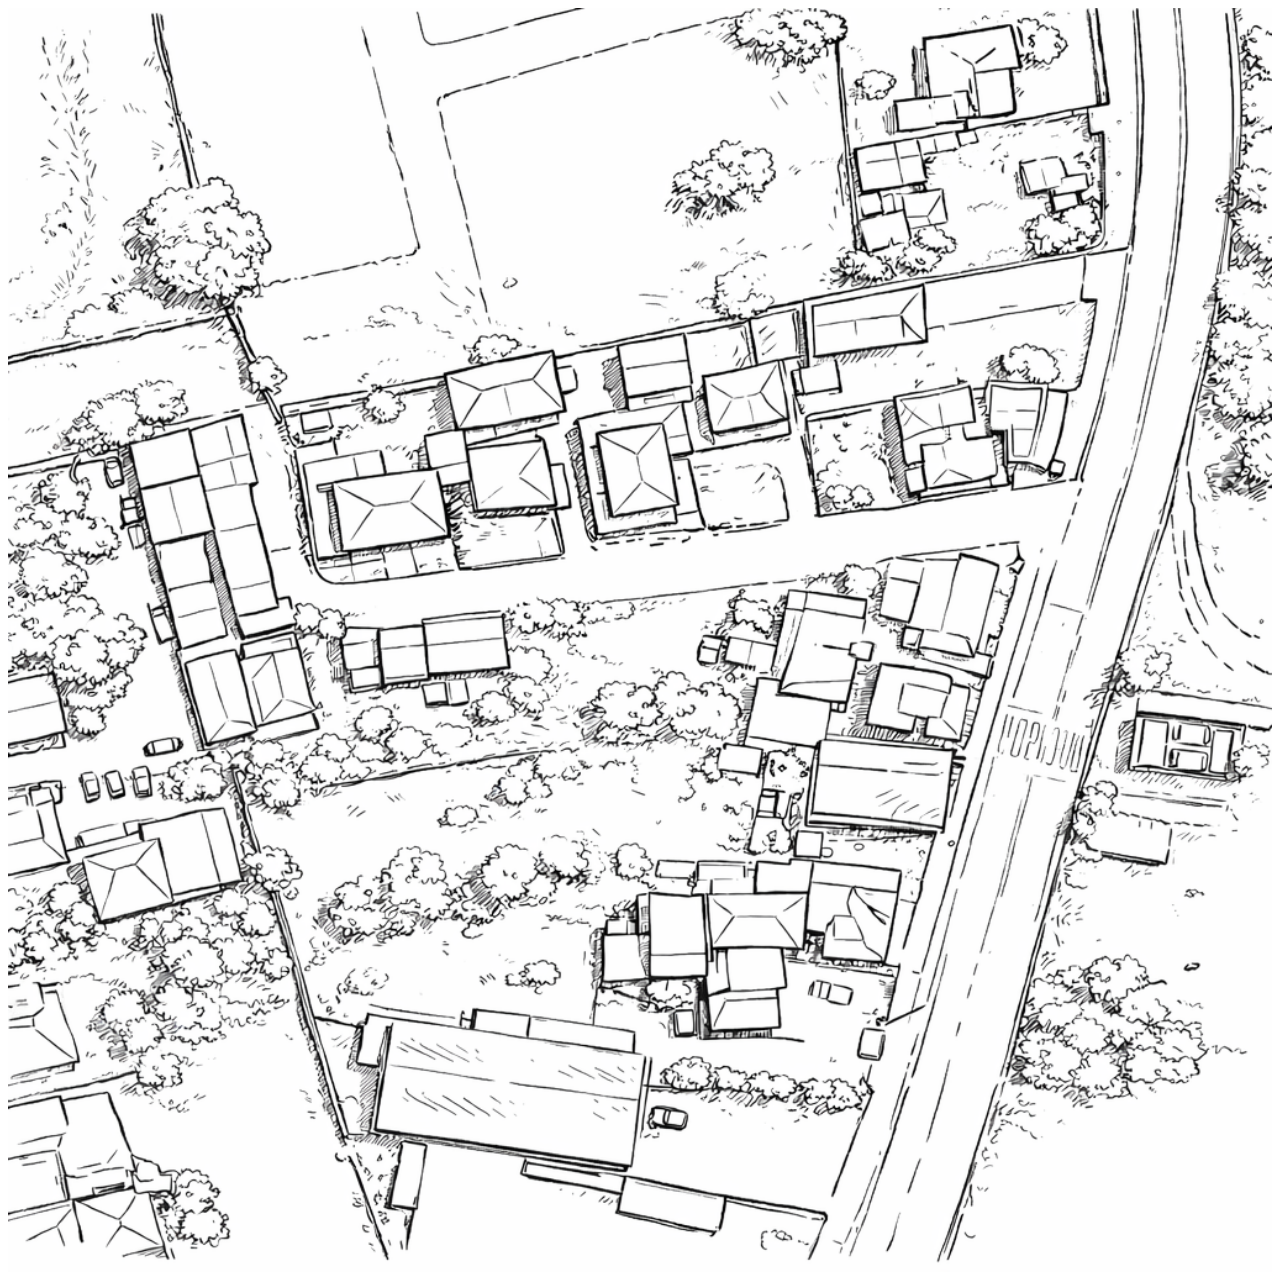
==== mapa.html @ 562c8aa0 "Finalizei iframe com mapa" ====
<!DOCTYPE html>
<html lang="pt-br">
<head>
    <meta charset="UTF-8">
    <meta name="viewport" content="width=device-width, initial-scale=1.0">
    <title>Mapa</title>
    <style>
        img{
            display: block;
            width: 100%;
            height: auto;
        }
    </style>
</head>
<body>
    <img src="ChatGPT Image 27_02_2026, 11_42_26.png" alt="Planta">
</body>
</html>
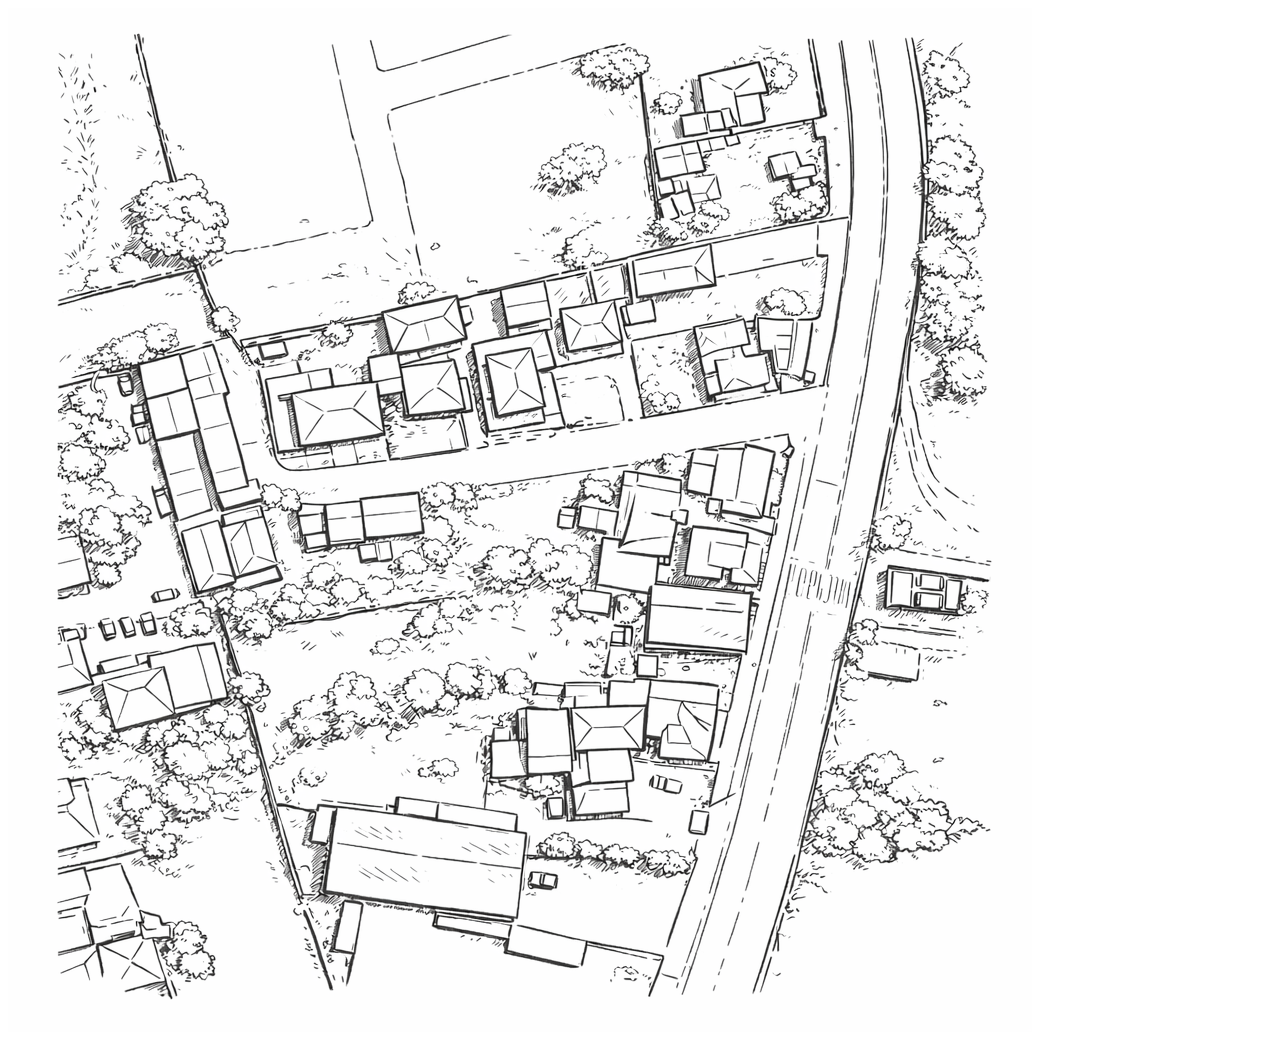
==== commit 45c65ee5: "Melhor forma" ====
--- a/mapa.html
+++ b/mapa.html
@@ -5,14 +5,14 @@
     <meta name="viewport" content="width=device-width, initial-scale=1.0">
     <title>Mapa</title>
     <style>
-        img{
-            display: block;
-            width: 100%;
-            height: auto;
-        }
-    </style>
+img{
+    max-width: 100%;
+    max-height: 100%;
+    object-position: center center;
+}
+</style>
 </head>
 <body>
-    <img src="ChatGPT Image 27_02_2026, 11_42_26.png" alt="Planta">
+    <img src="mapa512.png" alt="Mapa">
 </body>
 </html>
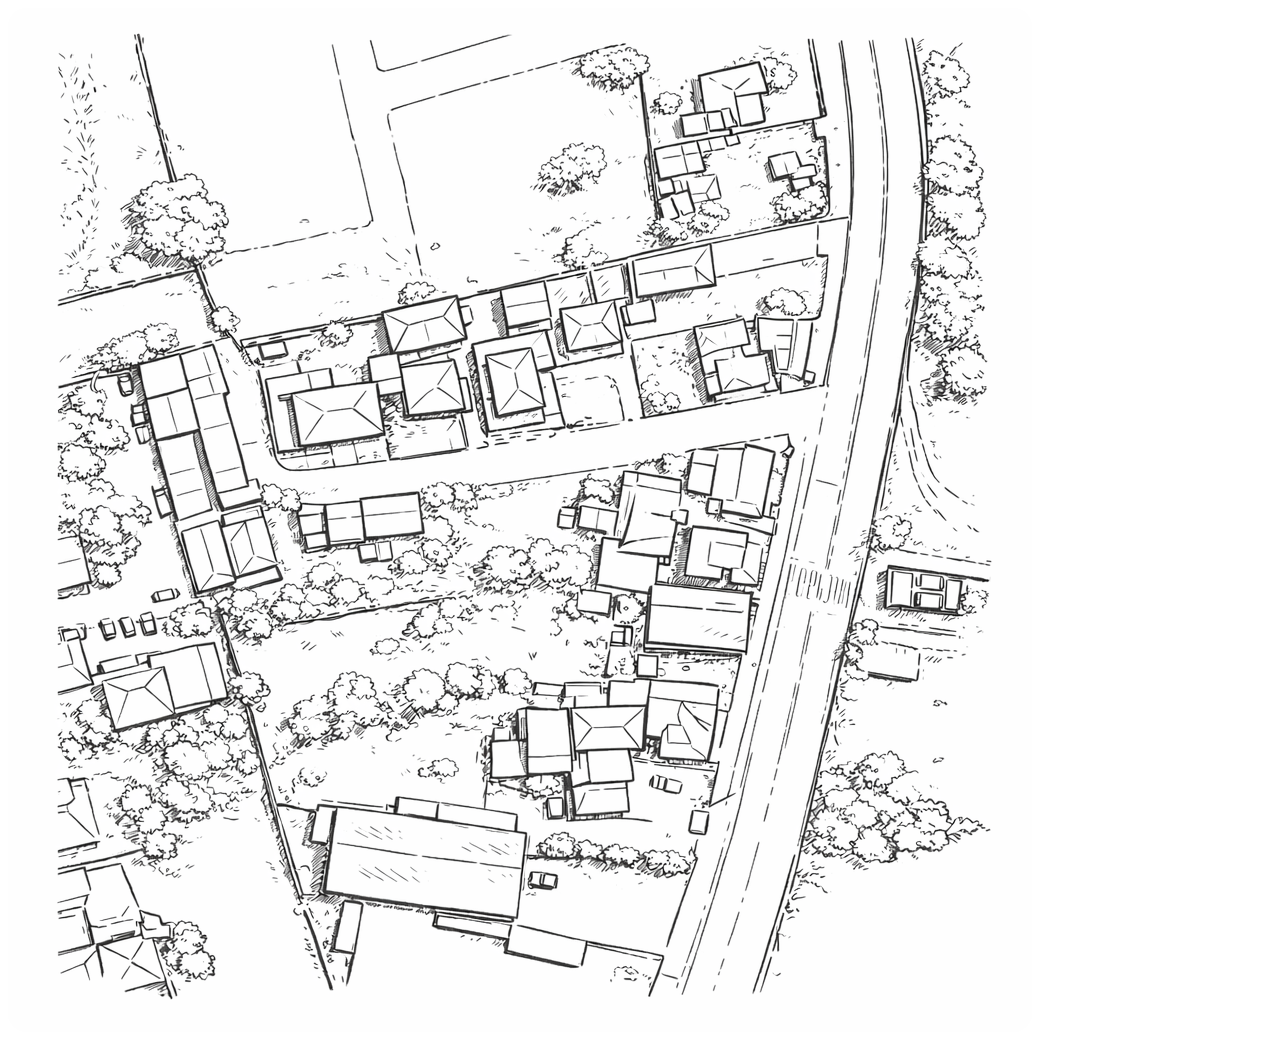
==== commit a8c3c3d6: "Mapa iframe concluído" ====
--- a/mapa.html
+++ b/mapa.html
@@ -9,6 +9,7 @@
     max-width: 100%;
     max-height: 100%;
     object-position: center center;
+    border-radius: 20px;
 }
 </style>
 </head>
